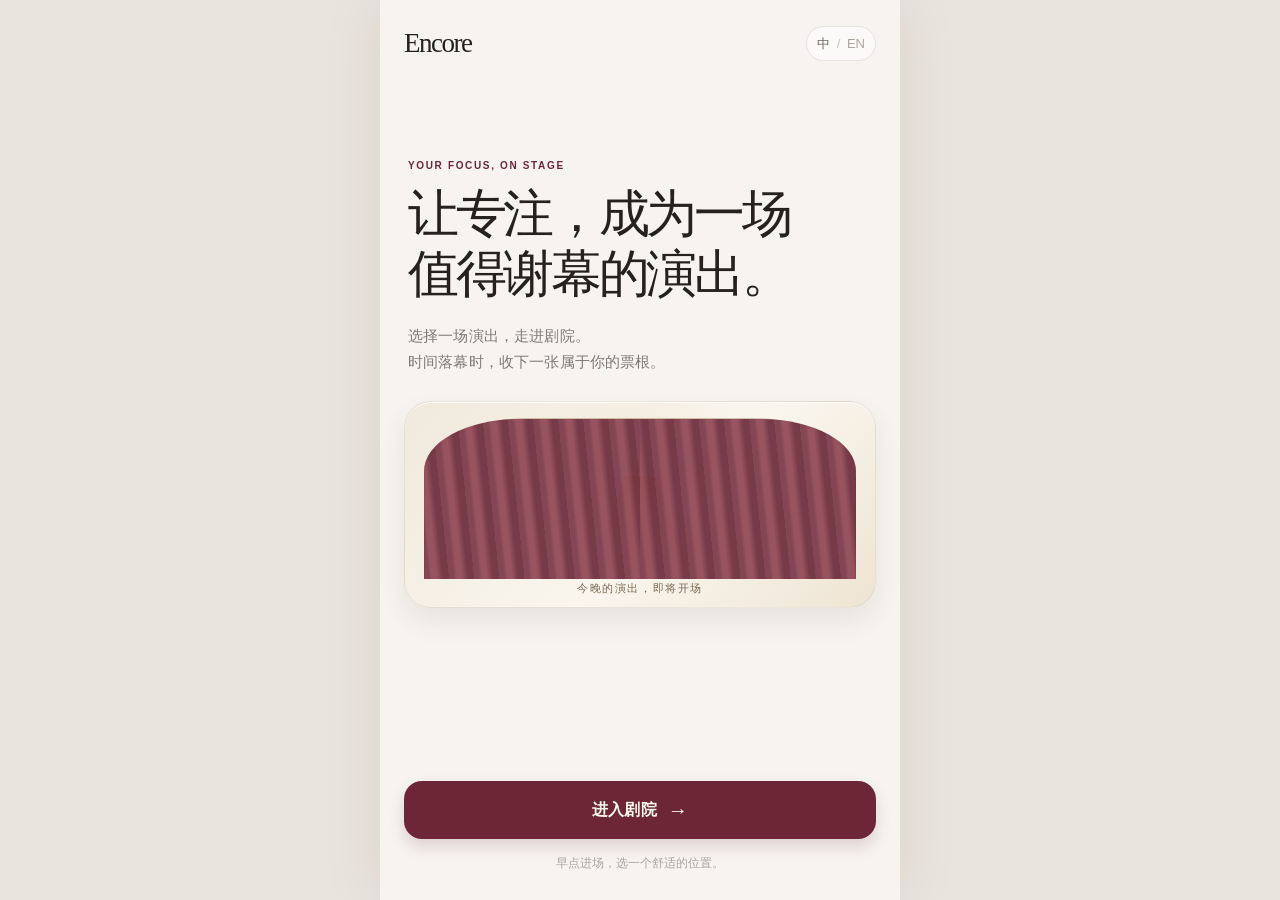
==== index.html @ 171aa317 "feat: add Encore welcome page" ====
<!doctype html>
<html lang="zh-CN">
  <head>
    <meta charset="UTF-8" />
    <meta name="viewport" content="width=device-width, initial-scale=1.0" />
    <meta name="theme-color" content="#f7f4ef" />
    <title>Encore — 让专注成为一场演出</title>
    <link rel="stylesheet" href="styles.css" />
  </head>
  <body>
    <main class="welcome-page">
      <nav class="top-bar" aria-label="顶部导航">
        <span class="brand">Encore</span>
        <button class="language-button" type="button" aria-label="Switch language">
          <span class="language-option language-option--active" data-language="zh">中</span>
          <span class="language-divider" aria-hidden="true">/</span>
          <span class="language-option" data-language="en">EN</span>
        </button>
      </nav>

      <section class="hero" aria-labelledby="welcome-title">
        <p class="eyebrow" data-i18n="eyebrow">YOUR FOCUS, ON STAGE</p>
        <h1 id="welcome-title" data-i18n="title">让专注，成为一场<br />值得谢幕的演出。</h1>
        <p class="intro" data-i18n="intro">
          选择一场演出，走进剧院。<br />
          时间落幕时，收下一张属于你的票根。
        </p>
      </section>

      <section class="stage-card" aria-label="Encore 剧院预览">
        <div class="stage-card__glow"></div>
        <div class="proscenium" aria-hidden="true">
          <div class="curtain curtain--left"></div>
          <div class="curtain curtain--right"></div>
          <div class="stage-light"></div>
        </div>
        <p class="stage-caption" data-i18n="stageCaption">今晚的演出，即将开场</p>
      </section>

      <div class="welcome-actions">
        <a class="primary-button" href="home.html">
          <span data-i18n="start">进入剧院</span>
          <span class="button-arrow" aria-hidden="true">→</span>
        </a>
        <p class="hint" data-i18n="hint">早点进场，选一个舒适的位置。</p>
      </div>
    </main>
    <script src="app.js"></script>
  </body>
</html>
---- styles.css ----
:root {
  color-scheme: light;
  --ink: #24211e;
  --muted: #817a73;
  --paper: #f7f4ef;
  --wine: #6c2635;
  --wine-deep: #44131d;
  --gold: #c8a869;
  font-family: -apple-system, BlinkMacSystemFont, "SF Pro Display", "PingFang SC", "Hiragino Sans GB", "Microsoft YaHei", sans-serif;
}

* { box-sizing: border-box; }

body {
  min-width: 320px;
  min-height: 100vh;
  margin: 0;
  color: var(--ink);
  background:
    radial-gradient(circle at 87% 3%, rgba(255, 255, 255, .92), transparent 22rem),
    var(--paper);
}

button, a { -webkit-tap-highlight-color: transparent; }

.welcome-page {
  width: min(100%, 520px);
  min-height: 100dvh;
  margin: 0 auto;
  padding: max(26px, env(safe-area-inset-top)) 24px max(28px, env(safe-area-inset-bottom));
  display: flex;
  flex-direction: column;
}

.top-bar {
  display: flex;
  align-items: center;
  justify-content: space-between;
}

.brand {
  font-family: Didot, "Iowan Old Style", "Times New Roman", serif;
  font-size: 27px;
  line-height: 1;
  letter-spacing: -.055em;
}

.language-button {
  min-width: 60px;
  height: 35px;
  padding: 0 10px;
  border: 1px solid rgba(36, 33, 30, .10);
  border-radius: 18px;
  color: #6f6862;
  background: rgba(255, 255, 255, .54);
  font: 500 13px/1 -apple-system, BlinkMacSystemFont, sans-serif;
}

.language-option { transition: color .2s ease, opacity .2s ease; }
.language-option:not(.language-option--active) { color: #aaa39a; }
.language-divider { margin: 0 3px; color: #c5bdb5; }

.hero { padding: clamp(67px, 11vh, 118px) 4px 27px; }

.eyebrow {
  margin: 0 0 14px;
  color: var(--wine);
  font-size: 10px;
  font-weight: 700;
  letter-spacing: .165em;
}

h1 {
  margin: 0;
  font-family: Didot, "Iowan Old Style", "Songti SC", "STSong", serif;
  font-size: clamp(38px, 9.8vw, 51px);
  font-weight: 500;
  line-height: 1.17;
  letter-spacing: -.065em;
}

.intro {
  margin: 19px 0 0;
  color: var(--muted);
  font-size: 15px;
  line-height: 1.7;
  letter-spacing: .01em;
}

.stage-card {
  position: relative;
  overflow: hidden;
  height: min(43vw, 207px);
  min-height: 150px;
  border-radius: 27px;
  border: 1px solid rgba(81, 60, 39, .08);
  background: linear-gradient(135deg, #f0e9dc, #faf6ee 56%, #eee4d3);
  box-shadow: 0 13px 28px rgba(69, 58, 42, .09), inset 0 1px rgba(255, 255, 255, .9);
}

.stage-card__glow {
  position: absolute;
  width: 210px;
  height: 150px;
  left: 50%;
  top: -16px;
  transform: translateX(-50%);
  background: radial-gradient(ellipse, rgba(218, 183, 112, .23), rgba(230, 205, 159, .08) 42%, transparent 70%);
  filter: blur(5px);
}

.proscenium { position: absolute; inset: 16px 19px 28px; }

.proscenium::before {
  position: absolute;
  z-index: 2;
  inset: 0;
  border: 1px solid rgba(136, 102, 62, .36);
  border-bottom: 0;
  border-radius: 104px 104px 0 0 / 55px 55px 0 0;
  content: "";
}

.curtain {
  position: absolute;
  z-index: 3;
  top: 1px;
  bottom: 0;
  width: 50%;
  opacity: .9;
  background: repeating-linear-gradient(84deg, #773345 0 5px, #8d4250 8px 13px, #692638 19px 25px);
}

.curtain--left { left: 0; border-radius: 95px 0 0 0 / 52px 0 0 0; }
.curtain--right { right: 0; border-radius: 0 95px 0 0 / 0 52px 0 0; }

.stage-light {
  position: absolute;
  z-index: 1;
  left: 38%;
  bottom: 0;
  width: 24%;
  height: 64%;
  background: linear-gradient(to bottom, rgba(218, 179, 102, .5), rgba(222, 190, 130, .03));
  clip-path: polygon(35% 0, 65% 0, 100% 100%, 0 100%);
}

.stage-caption {
  position: absolute;
  z-index: 5;
  bottom: 11px;
  left: 0;
  right: 0;
  margin: 0;
  color: #786750;
  text-align: center;
  font-size: 11px;
  letter-spacing: .14em;
}

.welcome-actions { margin-top: auto; padding-top: 34px; text-align: center; }

.primary-button {
  min-height: 58px;
  border-radius: 18px;
  display: flex;
  align-items: center;
  justify-content: center;
  gap: 11px;
  color: #fffaf0;
  background: var(--wine);
  box-shadow: 0 8px 16px rgba(94, 31, 45, .16);
  font-size: 16px;
  font-weight: 650;
  letter-spacing: .015em;
  text-decoration: none;
  transition: transform .2s ease, background .2s ease;
}

.primary-button:active { transform: scale(.982); background: var(--wine-deep); }
.primary-button:focus-visible, .language-button:focus-visible { outline: 3px solid rgba(200, 168, 105, .65); outline-offset: 3px; }
.button-arrow { font-size: 20px; font-weight: 300; line-height: .8; }

.hint { margin: 16px 0 0; color: #aaa39a; font-size: 12px; }

@media (min-width: 700px) {
  body { background: #e9e4dd; }
  .welcome-page { box-shadow: 0 0 60px rgba(35, 29, 21, .08); background: var(--paper); }
}

@media (max-height: 700px) {
  .hero { padding-top: 48px; }
  .stage-card { min-height: 132px; }
  .welcome-actions { padding-top: 22px; }
}
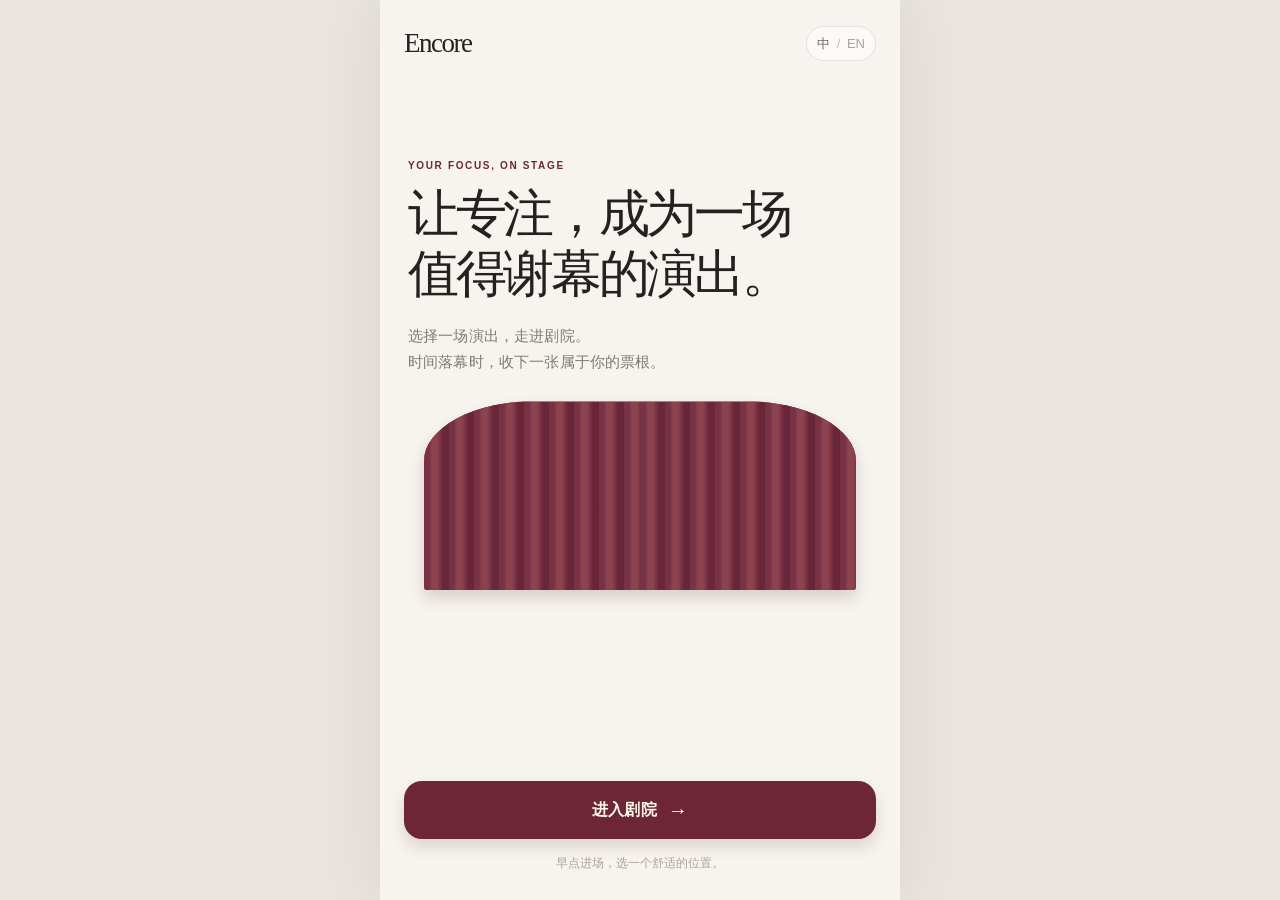
==== commit a9c58cbc: "feat: refine theatre experience and focus guidance" ====
--- a/index.html
+++ b/index.html
@@ -34,7 +34,6 @@
           <div class="curtain curtain--right"></div>
           <div class="stage-light"></div>
         </div>
-        <p class="stage-caption" data-i18n="stageCaption">今晚的演出，即将开场</p>
       </section>
 
       <div class="welcome-actions">
@@ -45,6 +44,7 @@
         <p class="hint" data-i18n="hint">早点进场，选一个舒适的位置。</p>
       </div>
     </main>
+    <div class="theatre-transition" aria-hidden="true"><div class="theatre-transition__curtain theatre-transition__curtain--left"></div><div class="theatre-transition__curtain theatre-transition__curtain--right"></div><span>ENCORE</span></div>
     <script src="app.js"></script>
   </body>
-</html>+</html>
--- a/styles.css
+++ b/styles.css
@@ -89,13 +89,9 @@
 
 .stage-card {
   position: relative;
-  overflow: hidden;
-  height: min(43vw, 207px);
-  min-height: 150px;
-  border-radius: 27px;
-  border: 1px solid rgba(81, 60, 39, .08);
-  background: linear-gradient(135deg, #f0e9dc, #faf6ee 56%, #eee4d3);
-  box-shadow: 0 13px 28px rgba(69, 58, 42, .09), inset 0 1px rgba(255, 255, 255, .9);
+  height: min(45vw, 220px);
+  min-height: 166px;
+  padding-bottom: 31px;
 }
 
 .stage-card__glow {
@@ -109,13 +105,13 @@
   filter: blur(5px);
 }
 
-.proscenium { position: absolute; inset: 16px 19px 28px; }
+.proscenium { position: absolute; inset: 0 20px 31px; overflow: hidden; border-radius: 112px 112px 3px 3px / 60px 60px 3px 3px; background: #4a1826; box-shadow: 0 8px 16px rgba(81, 31, 42, .18); }
 
 .proscenium::before {
   position: absolute;
   z-index: 2;
   inset: 0;
-  border: 1px solid rgba(136, 102, 62, .36);
+  border: 1px solid rgba(225, 195, 137, .65);
   border-bottom: 0;
   border-radius: 104px 104px 0 0 / 55px 55px 0 0;
   content: "";
@@ -127,8 +123,9 @@
   top: 1px;
   bottom: 0;
   width: 50%;
-  opacity: .9;
-  background: repeating-linear-gradient(84deg, #773345 0 5px, #8d4250 8px 13px, #692638 19px 25px);
+  opacity: 1;
+  background: repeating-linear-gradient(90deg, #773345 0 5px, #8d4250 8px 13px, #692638 19px 25px);
+  box-shadow: none;
 }
 
 .curtain--left { left: 0; border-radius: 95px 0 0 0 / 52px 0 0 0; }
@@ -148,14 +145,20 @@
 .stage-caption {
   position: absolute;
   z-index: 5;
-  bottom: 11px;
-  left: 0;
-  right: 0;
+  bottom: 0;
+  left: 50%;
   margin: 0;
-  color: #786750;
+  padding: 7px 15px 6px;
+  border: 1px solid rgba(180, 143, 73, .48);
+  border-radius: 999px;
+  color: #6f5231;
+  background: #fbf6ec;
   text-align: center;
-  font-size: 11px;
-  letter-spacing: .14em;
+  font-size: 10px;
+  font-weight: 650;
+  letter-spacing: .12em;
+  white-space: nowrap;
+  transform: translateX(-50%);
 }
 
 .welcome-actions { margin-top: auto; padding-top: 34px; text-align: center; }
@@ -181,6 +184,16 @@
 .primary-button:focus-visible, .language-button:focus-visible { outline: 3px solid rgba(200, 168, 105, .65); outline-offset: 3px; }
 .button-arrow { font-size: 20px; font-weight: 300; line-height: .8; }
 
+.theatre-transition { position:fixed; z-index:20; inset:0; display:grid; place-items:center; overflow:hidden; opacity:0; pointer-events:none; background:#16080d; transition:opacity .12s ease; }
+.theatre-transition__curtain { position:absolute; top:0; bottom:0; width:52%; background:repeating-linear-gradient(90deg,#551827 0 7px,#813247 10px 18px,#9e4c5c 21px 27px,#5a1728 31px 39px); box-shadow:inset -16px 0 22px rgba(33,4,12,.34); transition:transform .72s cubic-bezier(.16,.8,.22,1); }
+.theatre-transition__curtain--left { left:0; }.theatre-transition__curtain--right { right:0; transform:scaleX(-1); }
+.theatre-transition span { position:relative; z-index:1; opacity:0; color:rgba(246,224,184,.72); font-family:Didot,"Iowan Old Style",serif; font-size:18px; letter-spacing:.08em; transition:opacity .18s ease; }
+body.is-entering .theatre-transition { opacity:1; }
+body.is-entering .theatre-transition span { opacity:1; }
+body.is-opening .theatre-transition__curtain--left { transform:translateX(-104%); }
+body.is-opening .theatre-transition__curtain--right { transform:scaleX(-1) translateX(-104%); }
+body.is-opening .theatre-transition span { opacity:0; }
+
 .hint { margin: 16px 0 0; color: #aaa39a; font-size: 12px; }
 
 @media (min-width: 700px) {
@@ -192,4 +205,6 @@
   .hero { padding-top: 48px; }
   .stage-card { min-height: 132px; }
   .welcome-actions { padding-top: 22px; }
-}+}
+
+@media (prefers-reduced-motion: reduce) { .theatre-transition, .theatre-transition__curtain, .theatre-transition span { transition-duration: .01ms; } }
